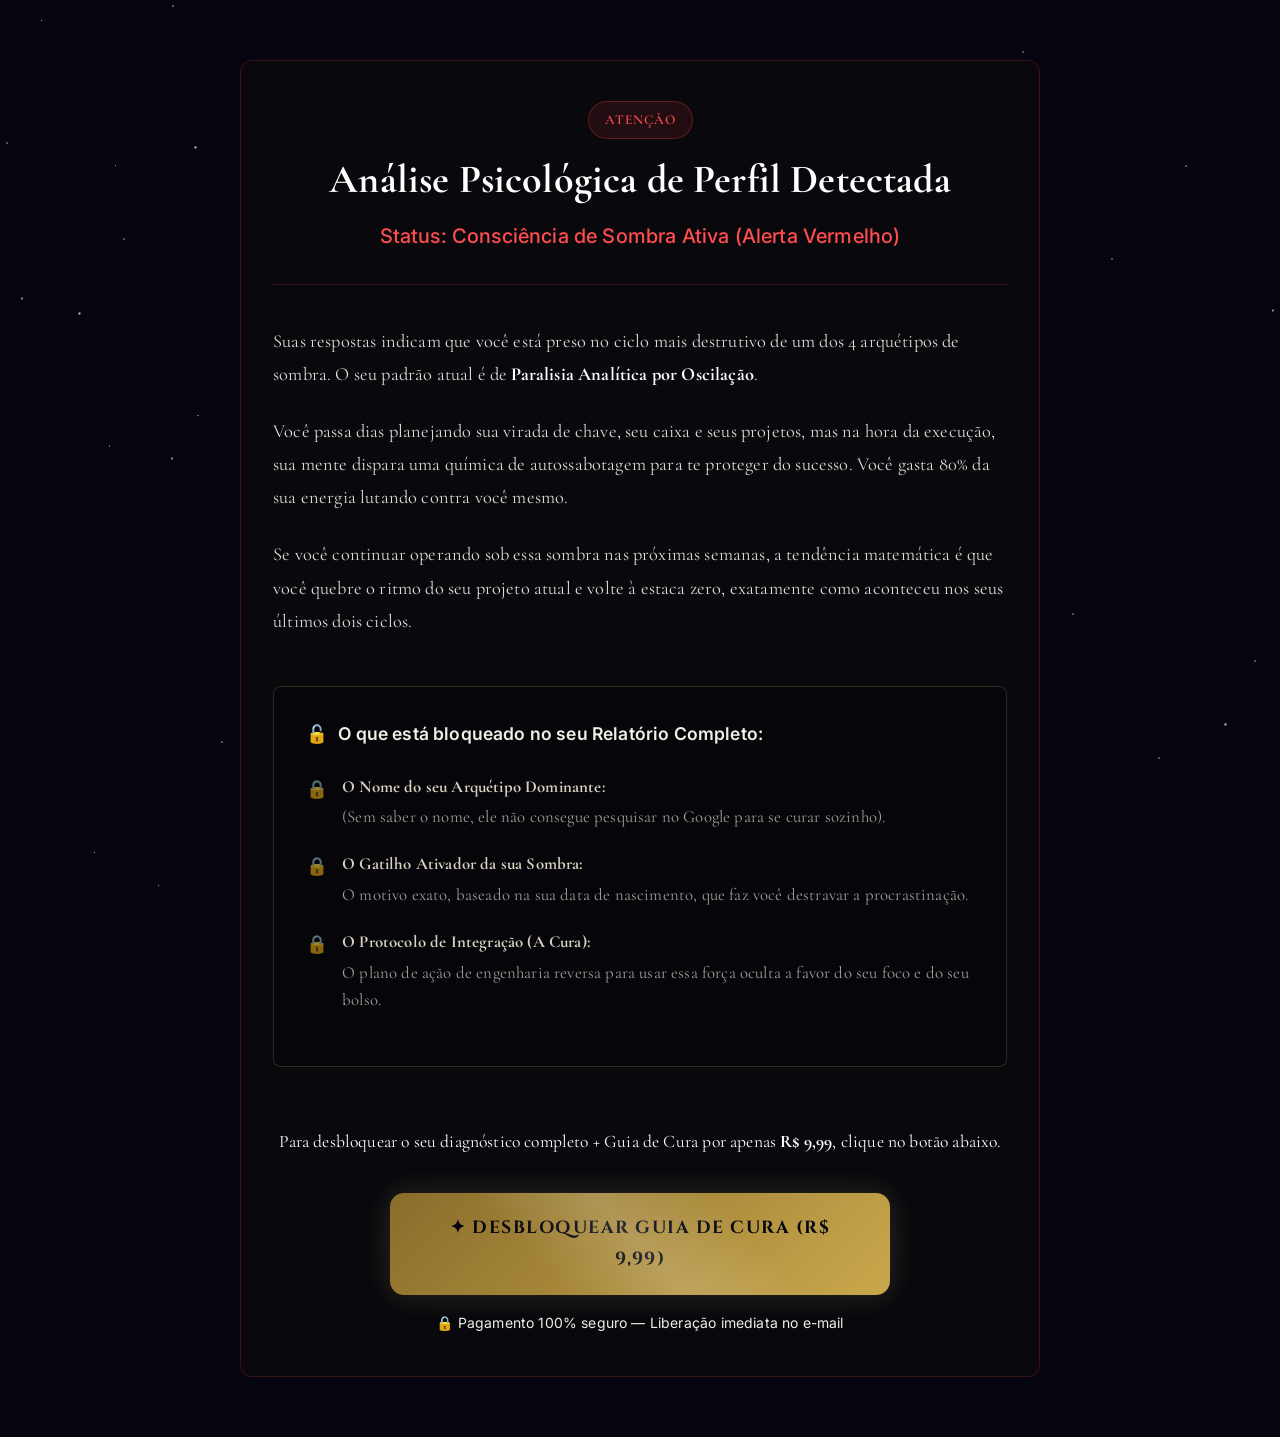
==== diagnostico.html @ e5934cda "feat: new static diagnosis page and rapid loading screen" ====
<!DOCTYPE html>
<html lang="pt-BR">
<head>
  <meta charset="UTF-8">
  <meta name="viewport" content="width=device-width, initial-scale=1.0">
  <title>Análise de Perfil — Alerta</title>
  <meta name="robots" content="noindex, nofollow">

  <!-- FONTS -->
  <link rel="preconnect" href="https://fonts.googleapis.com">
  <link rel="preconnect" href="https://fonts.gstatic.com" crossorigin>
  <link href="https://fonts.googleapis.com/css2?family=Cormorant+Garamond:ital,wght@0,300;0,400;0,500;0,600;1,400;1,500&family=Inter:wght@300;400;500;600&display=swap" rel="stylesheet">
  
  <!-- ========== META (FACEBOOK) PIXEL ========== -->
  <script>
    !function(f,b,e,v,n,t,s)
    {if(f.fbq)return;n=f.fbq=function(){n.callMethod?
    n.callMethod.apply(n,arguments):n.queue.push(arguments)};
    if(!f._fbq)f._fbq=n;n.push=n;n.loaded=!0;n.version='2.0';
    n.queue=[];t=b.createElement(e);t.async=!0;
    t.src=v;s=b.getElementsByTagName(e)[0];
    s.parentNode.insertBefore(t,s)}(window, document,'script',
    'https://connect.facebook.net/en_US/fbevents.js');
    fbq('init', '2568963630224774');
    fbq('track', 'PageView');
  </script>
  <noscript>
    <img height="1" width="1" style="display:none" src="https://www.facebook.com/tr?id=2568963630224774&ev=PageView&noscript=1"/>
  </noscript>

  <link rel="stylesheet" href="index.css">
  <style>
    .resultado-container {
      max-width: 800px;
      margin: 60px auto;
      padding: 40px 32px;
      position: relative;
      z-index: 2;
      background: rgba(10, 10, 14, 0.7);
      border: 1px solid rgba(255, 60, 60, 0.2);
      border-radius: 12px;
      backdrop-filter: blur(10px);
      -webkit-backdrop-filter: blur(10px);
    }
    
    .alert-header {
      text-align: center;
      margin-bottom: 40px;
      border-bottom: 1px solid rgba(255, 60, 60, 0.2);
      padding-bottom: 30px;
    }

    .alert-badge {
      display: inline-block;
      background: rgba(255, 60, 60, 0.1);
      color: #ff4d4d;
      border: 1px solid rgba(255, 60, 60, 0.3);
      padding: 6px 16px;
      border-radius: 20px;
      font-size: 0.85rem;
      font-weight: 600;
      letter-spacing: 1px;
      text-transform: uppercase;
      margin-bottom: 16px;
      animation: pulse-red 2s infinite;
    }

    @keyframes pulse-red {
      0% { box-shadow: 0 0 0 0 rgba(255, 60, 60, 0.4); }
      70% { box-shadow: 0 0 0 10px rgba(255, 60, 60, 0); }
      100% { box-shadow: 0 0 0 0 rgba(255, 60, 60, 0); }
    }
    
    .alert-header h1 {
      color: #fff;
      font-size: clamp(1.8rem, 4vw, 2.5rem);
      margin-bottom: 16px;
      line-height: 1.2;
    }
    
    .alert-header .status {
      color: #ff4d4d;
      font-size: 1.25rem;
      font-weight: 500;
      font-family: 'Inter', sans-serif;
    }

    .report-body {
      font-size: 1.15rem;
      line-height: 1.8;
      color: #e0dcd3;
      margin-bottom: 48px;
    }

    .report-body p {
      margin-bottom: 24px;
    }

    .report-body b, .report-body strong {
      color: #fff;
    }

    .locked-section {
      background: rgba(6, 6, 10, 0.8);
      border: 1px solid rgba(212, 185, 106, 0.2);
      border-radius: 8px;
      padding: 32px;
      position: relative;
      margin-bottom: 40px;
    }

    .locked-title {
      color: var(--color-gold);
      font-family: 'Inter', sans-serif;
      font-size: 1.1rem;
      font-weight: 600;
      margin-bottom: 24px;
      display: flex;
      align-items: center;
      gap: 10px;
    }

    .locked-list {
      list-style: none;
      padding: 0;
      margin: 0;
    }

    .locked-list li {
      position: relative;
      padding-left: 36px;
      margin-bottom: 20px;
      color: #a09d96;
      font-size: 1.05rem;
      line-height: 1.6;
    }

    .locked-list li::before {
      content: '🔒';
      position: absolute;
      left: 0;
      top: 2px;
      font-size: 1.1rem;
      opacity: 0.6;
    }

    .locked-list li strong {
      color: #d8d0c0;
      display: block;
      margin-bottom: 4px;
    }

    .cta-container {
      text-align: center;
      padding-top: 20px;
    }

    .btn-unlock {
      font-size: 1.1rem;
      padding: 20px 40px;
      box-shadow: 0 0 30px rgba(212, 185, 106, 0.2);
      animation: pulse-glow 2s infinite;
      margin-bottom: 16px;
      width: 100%;
      max-width: 500px;
    }

    .cta-texto {
      color: var(--color-text-muted);
      font-size: 0.875rem;
      font-family: 'Inter', sans-serif;
    }
  </style>
</head>
<body>

  <!-- Ambient Glow -->
  <div class="ambient-glow glow-1"></div>
  <div class="ambient-glow glow-2"></div>

  <!-- Stars -->
  <div class="stars-container" id="starsContainer"></div>

  <main class="resultado-container reveal">
    <div class="alert-header">
      <div class="alert-badge">Atenção</div>
      <h1>Análise Psicológica de Perfil Detectada</h1>
      <div class="status">Status: Consciência de Sombra Ativa (Alerta Vermelho)</div>
    </div>

    <div class="report-body">
      <p>Suas respostas indicam que você está preso no ciclo mais destrutivo de um dos 4 arquétipos de sombra. O seu padrão atual é de <strong>Paralisia Analítica por Oscilação</strong>.</p>
      
      <p>Você passa dias planejando sua virada de chave, seu caixa e seus projetos, mas na hora da execução, sua mente dispara uma química de autossabotagem para te proteger do sucesso. Você gasta 80% da sua energia lutando contra você mesmo.</p>
      
      <p>Se você continuar operando sob essa sombra nas próximas semanas, a tendência matemática é que você quebre o ritmo do seu projeto atual e volte à estaca zero, exatamente como aconteceu nos seus últimos dois ciclos.</p>
    </div>

    <div class="locked-section">
      <div class="locked-title">
        <span>🔓</span> O que está bloqueado no seu Relatório Completo:
      </div>
      <ul class="locked-list">
        <li>
          <strong>O Nome do seu Arquétipo Dominante:</strong>
          (Sem saber o nome, ele não consegue pesquisar no Google para se curar sozinho).
        </li>
        <li>
          <strong>O Gatilho Ativador da sua Sombra:</strong>
          O motivo exato, baseado na sua data de nascimento, que faz você destravar a procrastinação.
        </li>
        <li>
          <strong>O Protocolo de Integração (A Cura):</strong>
          O plano de ação de engenharia reversa para usar essa força oculta a favor do seu foco e do seu bolso.
        </li>
      </ul>
    </div>

    <div class="cta-container">
      <p style="color: #fff; margin-bottom: 24px; font-size: 1.1rem;">Para desbloquear o seu diagnóstico completo + Guia de Cura por apenas <strong>R$ 9,99</strong>, clique no botão abaixo.</p>
      
      <a href="#" id="btnUnlock" class="btn-primary btn-unlock">
        ✦ DESBLOQUEAR GUIA DE CURA (R$ 9,99)
      </a>
      <p class="cta-texto">🔒 Pagamento 100% seguro — Liberação imediata no e-mail</p>
    </div>
  </main>

  <script>
    document.addEventListener('DOMContentLoaded', () => {
      // Cria estrelas (reaproveitando lógica)
      const starsContainer = document.getElementById('starsContainer');
      for (let i = 0; i < 40; i++) {
        const star = document.createElement('div');
        star.classList.add('star');
        const size = Math.random() * 2 + 1;
        star.style.width = `${size}px`;
        star.style.height = `${size}px`;
        star.style.left = `${Math.random() * 100}%`;
        star.style.top = `${Math.random() * 100}%`;
        star.style.setProperty('--duration', `${Math.random() * 3 + 2}s`);
        star.style.setProperty('--delay', `${Math.random() * 2}s`);
        starsContainer.appendChild(star);
      }

      // Recupera parâmetros da URL
      const urlParams = new URLSearchParams(window.location.search);
      let leadId = urlParams.get('leadId');
      const b = urlParams.get('b') || '';

      // Fallback leadId caso não venha na URL
      if (!leadId) {
        leadId = b; 
      }

      const CHECKOUT_URL = 'https://ggcheckout.app/checkout/v2/0rMhrAKclsjLJgn5EfdA';
      const btnUnlock = document.getElementById('btnUnlock');
      btnUnlock.href = `${CHECKOUT_URL}?utm_content=${encodeURIComponent(leadId)}`;

      btnUnlock.addEventListener('click', (e) => {
        e.preventDefault();

        // Dispara o InitiateCheckout
        if (typeof fbq === 'function') {
          fbq('track', 'InitiateCheckout');
        }

        btnUnlock.innerHTML = '✦ REDIRECIONANDO...';
        btnUnlock.style.pointerEvents = 'none';
        btnUnlock.style.opacity = '0.7';

        // Aguarda um instante para o pixel ser disparado antes de sair da página
        setTimeout(() => {
          window.location.href = `${CHECKOUT_URL}?utm_content=${encodeURIComponent(leadId)}`;
        }, 400);
      });

      // Animação reveal
      setTimeout(() => {
        document.querySelector('.resultado-container').classList.add('visible');
      }, 100);
    });
  </script>
</body>
</html>
---- index.css ----
/* ============================================
   MYSTIC ARCHETYPES - Landing Page CSS
   Design System: Dark Cosmic / Golden Accents
   ============================================ */

/* === IMPORTS === */
@import url('https://fonts.googleapis.com/css2?family=Cinzel:wght@400;500;600;700;800;900&family=Cormorant+Garamond:ital,wght@0,300;0,400;0,500;0,600;0,700;1,300;1,400;1,500&family=Inter:wght@300;400;500;600&display=swap');

/* === CSS VARIABLES === */
:root {
  /* Colors */
  --bg-primary: #050510;
  --bg-secondary: #0a0a1a;
  --bg-tertiary: #0f0f24;
  --bg-card: rgba(15, 15, 36, 0.7);
  --bg-glass: rgba(255, 255, 255, 0.03);
  --bg-glass-hover: rgba(255, 255, 255, 0.06);
  
  --gold-primary: #c9a84c;
  --gold-light: #e8d48b;
  --gold-dark: #8a6d2b;
  --gold-glow: rgba(201, 168, 76, 0.3);
  --gold-subtle: rgba(201, 168, 76, 0.08);
  
  --text-primary: #f2efe6;
  --text-secondary: #cdc4b4;
  --text-muted: #9a9080;
  --text-accent: #c9a84c;
  
  --blue-cosmic: #1a3a6a;
  --blue-nebula: #0d2847;
  --purple-mystic: #2a1545;
  --purple-glow: rgba(100, 60, 180, 0.2);
  
  --border-subtle: rgba(201, 168, 76, 0.12);
  --border-glass: rgba(255, 255, 255, 0.06);
  
  /* Typography */
  --font-heading: 'Cinzel', serif;
  --font-body: 'Cormorant Garamond', serif;
  --font-ui: 'Inter', sans-serif;
  
  /* Spacing */
  --section-padding: clamp(60px, 10vw, 120px);
  --content-max-width: 1100px;
  --content-narrow: 800px;
  
  /* Transitions */
  --transition-smooth: all 0.4s cubic-bezier(0.25, 0.46, 0.45, 0.94);
  --transition-bounce: all 0.5s cubic-bezier(0.34, 1.56, 0.64, 1);
}

/* === RESET & BASE === */
*, *::before, *::after {
  box-sizing: border-box;
  margin: 0;
  padding: 0;
}

html {
  scroll-behavior: smooth;
  font-size: 16px;
  -webkit-text-size-adjust: 100%;
  text-size-adjust: 100%;
}

body {
  font-family: var(--font-body);
  background-color: var(--bg-primary);
  color: var(--text-primary);
  font-size: 1.05rem;
  line-height: 1.75;
  overflow-x: hidden;
  -webkit-font-smoothing: antialiased;
  -moz-osx-font-smoothing: grayscale;
  letter-spacing: 0.01em;
}

img {
  max-width: 100%;
  height: auto;
  display: block;
}

a {
  color: var(--gold-primary);
  text-decoration: none;
  transition: var(--transition-smooth);
}

a:hover {
  color: var(--gold-light);
}

/* === ANIMATED STARS BACKGROUND === */
.stars-container {
  position: fixed;
  top: 0;
  left: 0;
  width: 100%;
  height: 100%;
  pointer-events: none;
  z-index: 0;
  overflow: hidden;
}

.star {
  position: absolute;
  background: radial-gradient(circle, rgba(255,255,255,0.8), transparent);
  border-radius: 50%;
  animation: twinkle var(--duration) ease-in-out infinite;
  animation-delay: var(--delay);
}

@keyframes twinkle {
  0%, 100% { opacity: 0.1; transform: scale(0.8); }
  50% { opacity: 0.9; transform: scale(1.2); }
}

/* === FLOATING PARTICLES === */
.particle {
  position: absolute;
  width: 2px;
  height: 2px;
  background: var(--gold-primary);
  border-radius: 50%;
  animation: float-up var(--duration) linear infinite;
  animation-delay: var(--delay);
  opacity: 0;
}

@keyframes float-up {
  0% { 
    transform: translateY(100vh) scale(0); 
    opacity: 0; 
  }
  10% { opacity: 0.6; }
  90% { opacity: 0.3; }
  100% { 
    transform: translateY(-100px) scale(1); 
    opacity: 0; 
  }
}

/* === SECTION BASE === */
section {
  position: relative;
  z-index: 1;
}

.section-divider {
  width: 100%;
  height: 1px;
  background: linear-gradient(90deg, transparent, var(--gold-primary), transparent);
  opacity: 0.3;
}

/* === SCROLL ANIMATIONS === */
.reveal {
  opacity: 0;
  transform: translateY(40px);
  transition: opacity 0.8s ease-out, transform 0.8s ease-out;
}

.reveal.visible {
  opacity: 1;
  transform: translateY(0);
}

.reveal-delay-1 { transition-delay: 0.15s; }
.reveal-delay-2 { transition-delay: 0.3s; }
.reveal-delay-3 { transition-delay: 0.45s; }
.reveal-delay-4 { transition-delay: 0.6s; }

/* === REDUCED MOTION === */
@media (prefers-reduced-motion: reduce) {
  *, *::before, *::after {
    animation-duration: 0.01ms !important;
    animation-iteration-count: 1 !important;
    transition-duration: 0.01ms !important;
    scroll-behavior: auto !important;
  }
  .reveal {
    opacity: 1;
    transform: none;
  }
}

/* ============================================
   SECTION 1: HERO
   ============================================ */
.hero {
  min-height: 100vh;
  display: flex;
  align-items: center;
  justify-content: center;
  position: relative;
  overflow: hidden;
}

.hero__bg {
  position: absolute;
  top: 0;
  left: 0;
  width: 100%;
  height: 100%;
  z-index: -1;
}

.hero__bg img {
  width: 100%;
  height: 100%;
  object-fit: cover;
  filter: brightness(0.4) saturate(1.2);
}

.hero__bg::after {
  content: '';
  position: absolute;
  top: 0;
  left: 0;
  width: 100%;
  height: 100%;
  background: 
    radial-gradient(ellipse at center top, transparent 30%, var(--bg-primary) 80%),
    linear-gradient(to bottom, rgba(5, 5, 16, 0.3) 0%, rgba(5, 5, 16, 0.6) 50%, var(--bg-primary) 100%);
}

.hero__content {
  text-align: center;
  padding: 40px 24px;
  max-width: 780px;
  margin: 0 auto;
  position: relative;
  z-index: 2;
}

.hero__eyebrow {
  font-family: var(--font-ui);
  font-size: 0.75rem;
  letter-spacing: 4px;
  text-transform: uppercase;
  color: var(--gold-primary);
  margin-bottom: 24px;
  opacity: 0.8;
  animation: fadeInDown 1s ease-out 0.3s both;
}

.hero__title {
  font-family: var(--font-heading);
  font-size: clamp(2rem, 5vw, 3.5rem);
  font-weight: 700;
  line-height: 1.2;
  color: var(--text-primary);
  margin-bottom: 28px;
  animation: fadeInUp 1s ease-out 0.5s both;
}

.hero__title em {
  font-style: italic;
  color: var(--gold-primary);
  text-shadow: 0 0 40px var(--gold-glow);
}

.hero__subtitle {
  font-family: var(--font-body);
  font-size: clamp(1.1rem, 2.2vw, 1.3rem);
  color: var(--text-secondary);
  line-height: 1.85;
  margin-bottom: 20px;
  max-width: 640px;
  margin-left: auto;
  margin-right: auto;
  animation: fadeInUp 1s ease-out 0.7s both;
}

.hero__subtitle strong {
  color: var(--gold-light);
  font-weight: 600;
}

.offer__text strong {
  color: var(--gold-light);
  font-weight: 600;
}

.hero__cta-text {
  font-family: var(--font-heading);
  font-size: clamp(1.05rem, 2vw, 1.2rem);
  color: var(--gold-light);
  margin-bottom: 36px;
  font-weight: 600;
  line-height: 1.6;
  animation: fadeInUp 1s ease-out 0.9s both;
}

/* === FORM === */
.hero__form {
  background: rgba(10, 10, 30, 0.75);
  backdrop-filter: blur(20px);
  -webkit-backdrop-filter: blur(20px);
  border: 1px solid var(--border-subtle);
  border-radius: 20px;
  padding: 40px 36px;
  max-width: 460px;
  margin: 0 auto;
  animation: fadeInUp 1s ease-out 1.1s both;
  box-shadow: 
    0 20px 60px rgba(0, 0, 0, 0.5),
    inset 0 1px 0 rgba(255, 255, 255, 0.05);
}

.form__group {
  margin-bottom: 20px;
  text-align: left;
}

.form__label {
  display: block;
  font-family: var(--font-ui);
  font-size: 0.8rem;
  font-weight: 500;
  color: var(--text-secondary);
  margin-bottom: 10px;
  letter-spacing: 0.5px;
  text-transform: uppercase;
}

.form__input {
  width: 100%;
  padding: 16px 18px;
  min-height: 52px;
  background: rgba(255, 255, 255, 0.05);
  border: 1px solid rgba(255, 255, 255, 0.1);
  border-radius: 12px;
  color: var(--text-primary);
  font-family: var(--font-ui);
  font-size: 1rem;
  transition: var(--transition-smooth);
  outline: none;
}

.form__input::placeholder {
  color: var(--text-muted);
  font-size: 0.9rem;
}

.form__input:focus {
  border-color: var(--gold-primary);
  background: rgba(201, 168, 76, 0.06);
  box-shadow: 0 0 0 3px rgba(201, 168, 76, 0.15), 0 0 20px rgba(201, 168, 76, 0.1);
}

.form__input:focus-visible {
  outline: 2px solid var(--gold-primary);
  outline-offset: 2px;
}

/* === CTA BUTTON === */
.btn-primary {
  display: inline-flex;
  align-items: center;
  justify-content: center;
  gap: 10px;
  width: 100%;
  padding: 18px 32px;
  min-height: 56px;
  background: linear-gradient(135deg, var(--gold-dark), var(--gold-primary), var(--gold-light));
  background-size: 200% 200%;
  border: none;
  border-radius: 14px;
  color: var(--bg-primary);
  font-family: var(--font-heading);
  font-size: 0.9rem;
  font-weight: 700;
  letter-spacing: 1.5px;
  text-transform: uppercase;
  cursor: pointer;
  transition: var(--transition-smooth);
  position: relative;
  overflow: hidden;
  box-shadow: 0 4px 20px var(--gold-glow);
  animation: shimmer 3s ease-in-out infinite;
  margin-top: 12px;
  -webkit-tap-highlight-color: transparent;
}

.btn-primary:hover {
  transform: translateY(-2px);
  box-shadow: 0 8px 40px var(--gold-glow);
  background-position: right center;
}

.btn-primary:active {
  transform: translateY(1px) scale(0.98);
}

.btn-primary:focus-visible {
  outline: 2px solid var(--gold-light);
  outline-offset: 3px;
}

.btn-primary::after {
  content: '';
  position: absolute;
  top: -50%;
  left: -50%;
  width: 200%;
  height: 200%;
  background: linear-gradient(45deg, transparent 40%, rgba(255,255,255,0.15) 50%, transparent 60%);
  animation: btn-shine 4s ease-in-out infinite;
}

@keyframes btn-shine {
  0%, 100% { transform: translateX(-100%) rotate(25deg); }
  50% { transform: translateX(100%) rotate(25deg); }
}

@keyframes shimmer {
  0%, 100% { background-position: 0% 50%; }
  50% { background-position: 100% 50%; }
}

/* ============================================
   SECTION 2: SYNCHRONICITY
   ============================================ */
.synchronicity {
  padding: var(--section-padding) 24px;
  position: relative;
  overflow: hidden;
}

.synchronicity__bg {
  position: absolute;
  top: 0;
  left: 0;
  width: 100%;
  height: 100%;
  z-index: -1;
}

.synchronicity__bg img {
  width: 100%;
  height: 100%;
  object-fit: cover;
  filter: brightness(0.2) saturate(1.4);
  opacity: 0.5;
}

.synchronicity__bg::after {
  content: '';
  position: absolute;
  top: 0;
  left: 0;
  width: 100%;
  height: 100%;
  background: 
    linear-gradient(to bottom, var(--bg-primary), transparent 20%, transparent 80%, var(--bg-primary));
}

.synchronicity__content {
  max-width: var(--content-narrow);
  margin: 0 auto;
  position: relative;
  z-index: 2;
}

.section-title {
  font-family: var(--font-heading);
  font-size: clamp(1.8rem, 4vw, 2.8rem);
  font-weight: 700;
  text-align: center;
  margin-bottom: 48px;
  line-height: 1.3;
}

.section-title .accent {
  color: var(--gold-primary);
  font-style: italic;
  text-shadow: 0 0 30px var(--gold-glow);
}

.synchronicity__text {
  font-size: clamp(1.1rem, 2.2vw, 1.3rem);
  color: var(--text-secondary);
  line-height: 1.95;
  text-align: center;
}

.synchronicity__text p {
  margin-bottom: 28px;
}

.synchronicity__text strong {
  color: var(--gold-light);
  font-weight: 600;
}

.synchronicity__text em {
  color: var(--text-primary);
  font-style: italic;
}

/* === HOURS ANIMATION === */
.hours-display {
  display: flex;
  justify-content: center;
  gap: 24px;
  margin: 40px 0;
  flex-wrap: wrap;
}

.hour-badge {
  font-family: var(--font-heading);
  font-size: 1.2rem;
  color: var(--gold-primary);
  background: var(--gold-subtle);
  border: 1px solid var(--border-subtle);
  padding: 12px 26px;
  border-radius: 50px;
  animation: pulse-glow 2s ease-in-out infinite;
  text-shadow: 0 0 10px var(--gold-glow);
  min-height: 48px;
  display: inline-flex;
  align-items: center;
  justify-content: center;
}

.hour-badge:nth-child(2) { animation-delay: 0.3s; }
.hour-badge:nth-child(3) { animation-delay: 0.6s; }

@keyframes pulse-glow {
  0%, 100% { 
    box-shadow: 0 0 10px transparent; 
    border-color: var(--border-subtle);
  }
  50% { 
    box-shadow: 0 0 25px var(--gold-glow); 
    border-color: var(--gold-primary);
  }
}

/* ============================================
   SECTION 3: 4 PILLARS
   ============================================ */
.pillars {
  padding: var(--section-padding) 24px;
  background: var(--bg-secondary);
  position: relative;
}

.pillars::before {
  content: '';
  position: absolute;
  top: 0;
  left: 50%;
  transform: translateX(-50%);
  width: 600px;
  height: 600px;
  background: radial-gradient(circle, var(--purple-glow) 0%, transparent 70%);
  pointer-events: none;
}

.pillars__content {
  max-width: var(--content-max-width);
  margin: 0 auto;
  position: relative;
  z-index: 2;
}

.pillars__image {
  max-width: 500px;
  margin: 0 auto 60px;
  border-radius: 20px;
  overflow: hidden;
  border: 1px solid var(--border-subtle);
  box-shadow: 0 20px 60px rgba(0, 0, 0, 0.5);
}

.pillars__image img {
  width: 100%;
  transition: transform 0.6s ease;
}

.pillars__image:hover img {
  transform: scale(1.03);
}

.pillars__grid {
  display: grid;
  grid-template-columns: repeat(2, 1fr);
  gap: 28px;
  max-width: 900px;
  margin: 0 auto;
}

.pillar-card {
  background: rgba(255, 255, 255, 0.04);
  backdrop-filter: blur(10px);
  border: 1px solid rgba(255, 255, 255, 0.08);
  border-radius: 20px;
  padding: 36px 30px;
  transition: var(--transition-smooth);
  position: relative;
  overflow: hidden;
  cursor: default;
}

.pillar-card::before {
  content: '';
  position: absolute;
  top: 0;
  left: 0;
  width: 100%;
  height: 3px;
  background: linear-gradient(90deg, transparent, var(--gold-primary), transparent);
  opacity: 0;
  transition: opacity 0.4s ease;
}

.pillar-card:hover {
  background: var(--bg-glass-hover);
  border-color: var(--border-subtle);
  transform: translateY(-4px);
  box-shadow: 0 16px 40px rgba(0, 0, 0, 0.3);
}

.pillar-card:hover::before {
  opacity: 1;
}

.pillar-card__icon {
  width: 48px;
  height: 48px;
  margin-bottom: 20px;
  display: flex;
  align-items: center;
  justify-content: center;
  border-radius: 12px;
  background: var(--gold-subtle);
  border: 1px solid var(--border-subtle);
}

.pillar-card__icon svg {
  width: 24px;
  height: 24px;
  stroke: var(--gold-primary);
  fill: none;
  stroke-width: 1.5;
  stroke-linecap: round;
  stroke-linejoin: round;
}

.pillar-card__title {
  font-family: var(--font-heading);
  font-size: 1.15rem;
  font-weight: 700;
  color: var(--gold-light);
  margin-bottom: 14px;
  letter-spacing: 0.5px;
  line-height: 1.4;
}

.pillar-card__text {
  font-size: 1.08rem;
  color: var(--text-secondary);
  line-height: 1.85;
}

/* ============================================
   SECTION 4: AUTHORITY
   ============================================ */
.authority {
  padding: var(--section-padding) 24px;
  position: relative;
  overflow: hidden;
}

.authority__layout {
  display: grid;
  grid-template-columns: 1fr 1fr;
  gap: 60px;
  max-width: var(--content-max-width);
  margin: 0 auto;
  align-items: center;
}

.authority__image-wrapper {
  border-radius: 20px;
  overflow: hidden;
  border: 1px solid var(--border-subtle);
  box-shadow: 0 20px 60px rgba(0, 0, 0, 0.4);
  position: relative;
}

.authority__image-wrapper::after {
  content: '';
  position: absolute;
  top: 0;
  left: 0;
  width: 100%;
  height: 100%;
  background: linear-gradient(to top, rgba(5, 5, 16, 0.5), transparent 50%);
  pointer-events: none;
}

.authority__image-wrapper img {
  width: 100%;
  height: 100%;
  object-fit: cover;
  transition: transform 0.6s ease;
}

.authority__image-wrapper:hover img {
  transform: scale(1.03);
}

.authority__text-content h2 {
  font-family: var(--font-heading);
  font-size: clamp(1.6rem, 3.5vw, 2.4rem);
  margin-bottom: 32px;
  line-height: 1.3;
}

.authority__text-content p {
  font-size: clamp(1.08rem, 2vw, 1.2rem);
  color: var(--text-secondary);
  line-height: 1.9;
  margin-bottom: 24px;
}

.authority__text-content strong {
  color: var(--gold-light);
  font-weight: 600;
}

.authority__highlight {
  background: rgba(201, 168, 76, 0.06);
  border-left: 3px solid var(--gold-primary);
  padding: 22px 26px;
  border-radius: 0 12px 12px 0;
  margin-top: 20px;
}

.authority__highlight p {
  color: var(--text-primary) !important;
  font-style: italic;
  font-size: 1.1rem !important;
  margin-bottom: 0 !important;
}

/* ============================================
   SECTION 5: OFFER
   ============================================ */
.offer {
  padding: var(--section-padding) 24px;
  position: relative;
  overflow: hidden;
  background: var(--bg-secondary);
}

.offer__bg {
  position: absolute;
  top: 0;
  left: 0;
  width: 100%;
  height: 100%;
  z-index: 0;
}

.offer__bg img {
  width: 100%;
  height: 100%;
  object-fit: cover;
  filter: brightness(0.15) saturate(1.5);
  opacity: 0.6;
}

.offer__bg::after {
  content: '';
  position: absolute;
  top: 0;
  left: 0;
  width: 100%;
  height: 100%;
  background: 
    radial-gradient(ellipse at center, transparent 20%, var(--bg-secondary) 80%);
}

.offer__content {
  max-width: 680px;
  margin: 0 auto;
  text-align: center;
  position: relative;
  z-index: 2;
}

.offer__card {
  background: rgba(10, 10, 30, 0.8);
  backdrop-filter: blur(20px);
  -webkit-backdrop-filter: blur(20px);
  border: 1px solid var(--border-subtle);
  border-radius: 24px;
  padding: 56px 44px;
  box-shadow: 
    0 30px 80px rgba(0, 0, 0, 0.5),
    inset 0 1px 0 rgba(255, 255, 255, 0.05);
}

.offer__title {
  font-family: var(--font-heading);
  font-size: clamp(1.6rem, 3.5vw, 2.4rem);
  margin-bottom: 32px;
  line-height: 1.3;
}

.offer__text {
  font-size: clamp(1.08rem, 2vw, 1.2rem);
  color: var(--text-secondary);
  line-height: 1.9;
  margin-bottom: 24px;
}

.offer__price-from {
  font-family: var(--font-ui);
  font-size: 0.95rem;
  color: var(--text-muted);
  text-decoration: line-through;
  margin-bottom: 10px;
}

.offer__price {
  font-family: var(--font-heading);
  font-size: clamp(3rem, 6vw, 4.5rem);
  color: var(--gold-primary);
  font-weight: 900;
  margin-bottom: 12px;
  text-shadow: 0 0 40px var(--gold-glow);
  letter-spacing: 2px;
}

.offer__price-note {
  font-size: 1.05rem;
  color: var(--text-secondary);
  font-style: italic;
  margin-bottom: 36px;
  line-height: 1.8;
}

.btn-primary--large {
  padding: 22px 40px;
  min-height: 62px;
  font-size: 0.95rem;
  letter-spacing: 2px;
  border-radius: 16px;
  text-decoration: none;
  color: var(--bg-primary);
}

.offer__security {
  margin-top: 20px;
  font-family: var(--font-ui);
  font-size: 0.82rem;
  color: var(--text-muted);
  display: flex;
  align-items: center;
  justify-content: center;
  gap: 6px;
  letter-spacing: 0.3px;
}

/* ============================================
   SECTION 6: FAQ
   ============================================ */
.faq {
  padding: var(--section-padding) 24px;
  padding-bottom: 80px;
}

.faq__content {
  max-width: var(--content-narrow);
  margin: 0 auto;
}

.faq__list {
  list-style: none;
  display: flex;
  flex-direction: column;
  gap: 16px;
}

.faq__item {
  background: var(--bg-glass);
  border: 1px solid var(--border-glass);
  border-radius: 16px;
  overflow: hidden;
  transition: var(--transition-smooth);
}

.faq__item:hover {
  border-color: var(--border-subtle);
}

.faq__question {
  width: 100%;
  padding: 24px 28px;
  min-height: 56px;
  background: none;
  border: none;
  color: var(--text-primary);
  font-family: var(--font-heading);
  font-size: 1.05rem;
  font-weight: 600;
  text-align: left;
  cursor: pointer;
  display: flex;
  justify-content: space-between;
  align-items: center;
  gap: 16px;
  transition: color 0.25s ease, background 0.25s ease;
  -webkit-tap-highlight-color: transparent;
}

.faq__question:hover {
  color: var(--gold-light);
  background: rgba(255, 255, 255, 0.02);
}

.faq__question:focus-visible {
  outline: 2px solid var(--gold-primary);
  outline-offset: -2px;
  border-radius: 16px;
}

.faq__icon {
  font-size: 1.4rem;
  color: var(--gold-primary);
  transition: transform 0.3s ease;
  flex-shrink: 0;
}

.faq__item.active .faq__icon {
  transform: rotate(45deg);
}

.faq__answer {
  max-height: 0;
  overflow: hidden;
  transition: max-height 0.4s ease, padding 0.4s ease;
}

.faq__item.active .faq__answer {
  max-height: 300px;
}

.faq__answer-inner {
  padding: 0 28px 28px;
  font-size: 1.08rem;
  color: var(--text-secondary);
  line-height: 1.85;
}

/* ============================================
   FOOTER
   ============================================ */
.footer {
  text-align: center;
  padding: 44px 24px;
  border-top: 1px solid var(--border-glass);
  font-family: var(--font-ui);
  font-size: 0.82rem;
  color: var(--text-muted);
  letter-spacing: 0.3px;
}

/* ============================================
   ANIMATIONS
   ============================================ */
@keyframes fadeInUp {
  from {
    opacity: 0;
    transform: translateY(30px);
  }
  to {
    opacity: 1;
    transform: translateY(0);
  }
}

@keyframes fadeInDown {
  from {
    opacity: 0;
    transform: translateY(-20px);
  }
  to {
    opacity: 1;
    transform: translateY(0);
  }
}

@keyframes fadeIn {
  from { opacity: 0; }
  to { opacity: 1; }
}

@keyframes float-gentle {
  0%, 100% { transform: translateY(0); }
  50% { transform: translateY(-10px); }
}

/* ============================================
   RESPONSIVE
   ============================================ */

/* Tablet */
@media (max-width: 900px) {
  .pillars__grid {
    grid-template-columns: 1fr;
    gap: 20px;
    max-width: 520px;
  }
  
  .authority__layout {
    grid-template-columns: 1fr;
    gap: 40px;
  }
  
  .authority__image-wrapper {
    max-width: 400px;
    margin: 0 auto;
  }
  
  .authority__text-content .section-title {
    text-align: center !important;
  }

  .section-title {
    margin-bottom: 36px;
  }
}

/* Large mobile */
@media (max-width: 640px) {
  .hero__content {
    padding: 32px 18px;
  }
  
  .hero__form {
    padding: 28px 22px;
    margin: 0 6px;
    border-radius: 16px;
  }
  
  .hero__eyebrow {
    font-size: 0.7rem;
    letter-spacing: 3px;
    margin-bottom: 18px;
  }
  
  .hero__title {
    margin-bottom: 22px;
  }
  
  .hero__subtitle {
    font-size: 1.05rem;
    line-height: 1.8;
  }
  
  .offer__card {
    padding: 36px 22px;
    border-radius: 20px;
  }
  
  .hours-display {
    gap: 12px;
  }
  
  .hour-badge {
    font-size: 1rem;
    padding: 10px 18px;
    min-height: 44px;
  }
  
  .pillar-card {
    padding: 28px 22px;
  }
  
  .faq__question {
    padding: 20px 22px;
    font-size: 0.98rem;
  }
  
  .faq__answer-inner {
    padding: 0 22px 22px;
  }
  
  .section-title {
    font-size: clamp(1.5rem, 6vw, 2rem);
    margin-bottom: 32px;
  }
  
  .btn-primary {
    font-size: 0.82rem;
    letter-spacing: 1px;
    padding: 16px 24px;
    min-height: 52px;
  }
  
  .btn-primary--large {
    font-size: 0.85rem;
    padding: 18px 24px;
    min-height: 56px;
  }

  .offer__price {
    font-size: clamp(2.4rem, 10vw, 3.5rem);
  }

  .authority__highlight {
    padding: 18px 20px;
  }
}

/* Small mobile (iPhone SE, etc.) */
@media (max-width: 375px) {
  .hero__content {
    padding: 24px 14px;
  }
  
  .hero__form {
    padding: 24px 18px;
    margin: 0 2px;
  }
  
  .form__input {
    padding: 14px 16px;
    min-height: 48px;
    font-size: 0.95rem;
  }
  
  .btn-primary {
    font-size: 0.78rem;
    padding: 14px 18px;
    min-height: 48px;
    letter-spacing: 0.8px;
  }
  
  .offer__card {
    padding: 28px 18px;
  }
  
  .pillar-card {
    padding: 24px 18px;
  }
  
  .hour-badge {
    font-size: 0.9rem;
    padding: 8px 14px;
  }

  .synchronicity__text,
  .authority__text-content p,
  .offer__text {
    font-size: 1.02rem;
  }
}

/* Desktop large */
@media (min-width: 1440px) {
  .hero__content {
    max-width: 860px;
  }
  
  .pillars__grid {
    max-width: 1000px;
    gap: 32px;
  }
  
  .authority__layout {
    gap: 80px;
  }
}

/* === SCROLLBAR === */
::-webkit-scrollbar {
  width: 6px;
}

::-webkit-scrollbar-track {
  background: var(--bg-primary);
}

::-webkit-scrollbar-thumb {
  background: var(--gold-dark);
  border-radius: 3px;
}

::-webkit-scrollbar-thumb:hover {
  background: var(--gold-primary);
}

/* === SELECTION === */
::selection {
  background: rgba(201, 168, 76, 0.3);
  color: var(--text-primary);
}

::-moz-selection {
  background: rgba(201, 168, 76, 0.3);
  color: var(--text-primary);
}

/* === POPUP === */
.popup-overlay {
  position: fixed;
  top: 0;
  left: 0;
  width: 100%;
  height: 100%;
  background: rgba(5, 5, 16, 0.85);
  backdrop-filter: blur(8px);
  -webkit-backdrop-filter: blur(8px);
  z-index: 9999;
  display: flex;
  align-items: center;
  justify-content: center;
  opacity: 0;
  pointer-events: none;
  transition: opacity 0.4s ease;
}

.popup-overlay.visible {
  opacity: 1;
  pointer-events: auto;
}

.popup-content {
  background: var(--bg-secondary);
  border: 1px solid var(--border-subtle);
  border-top: 4px solid var(--gold-primary);
  border-radius: 16px;
  padding: 0;
  max-width: 500px;
  width: 92%;
  text-align: left;
  box-shadow: 0 30px 80px rgba(0, 0, 0, 0.8), inset 0 1px 0 rgba(255, 255, 255, 0.05);
  transform: translateY(20px) scale(0.95);
  transition: transform 0.4s cubic-bezier(0.34, 1.56, 0.64, 1);
  overflow: hidden;
}

.popup-overlay.visible .popup-content {
  transform: translateY(0) scale(1);
}

.popup-header {
  padding: 32px 32px 20px;
  text-align: center;
  background: radial-gradient(ellipse at top, rgba(201, 168, 76, 0.1), transparent 70%);
}

.popup-icon-pulse {
  width: 56px;
  height: 56px;
  background: rgba(201, 168, 76, 0.1);
  border: 1px solid var(--gold-primary);
  border-radius: 50%;
  display: flex;
  align-items: center;
  justify-content: center;
  margin: 0 auto 20px;
  color: var(--gold-primary);
  box-shadow: 0 0 20px var(--gold-glow);
  animation: pulse-glow 2s infinite;
}

.popup-icon-pulse svg {
  width: 28px;
  height: 28px;
}

.popup-title {
  font-family: var(--font-heading);
  font-size: 1.5rem;
  color: var(--gold-light);
  margin: 0;
  line-height: 1.3;
}

.popup-alert {
  margin: 0 32px 24px;
  padding: 16px 20px;
  background: rgba(220, 53, 69, 0.1);
  border-left: 3px solid #dc3545;
  border-radius: 0 8px 8px 0;
  font-size: 1.05rem;
  color: var(--text-secondary);
  line-height: 1.5;
}

.popup-alert strong {
  color: #ff6b6b;
}

.popup-alert .highlight-red {
  color: #ff6b6b;
  font-weight: 600;
}

.popup-benefits {
  padding: 0 32px;
  margin-bottom: 24px;
}

.popup-benefits p {
  color: var(--text-primary);
  font-size: 1.1rem;
  margin-bottom: 12px;
  font-weight: 500;
}

.popup-benefits ul {
  list-style: none;
  padding: 0;
  margin: 0;
}

.popup-benefits li {
  position: relative;
  padding-left: 28px;
  margin-bottom: 10px;
  color: var(--text-secondary);
  font-size: 1.05rem;
  line-height: 1.5;
}

.popup-benefits li::before {
  content: '✦';
  position: absolute;
  left: 0;
  top: 0;
  color: var(--gold-primary);
  font-size: 0.9rem;
}

.popup-offer {
  padding: 24px 32px;
  background: rgba(255, 255, 255, 0.02);
  border-top: 1px solid var(--border-glass);
  text-align: center;
}

.popup-offer-text {
  font-size: 1.05rem;
  color: var(--text-secondary);
  margin-bottom: 16px;
}

.popup-price-box {
  display: inline-flex;
  flex-direction: column;
  align-items: center;
  justify-content: center;
  background: linear-gradient(135deg, rgba(201, 168, 76, 0.15), rgba(201, 168, 76, 0.05));
  border: 1px solid var(--gold-primary);
  padding: 16px 32px;
  border-radius: 12px;
  box-shadow: 0 10px 30px var(--gold-glow);
  margin-bottom: 24px;
}

.popup-price-label {
  font-family: var(--font-ui);
  font-size: 0.8rem;
  text-transform: uppercase;
  letter-spacing: 1.5px;
  color: var(--gold-light);
  margin-bottom: 4px;
}

.popup-price-value {
  font-family: var(--font-heading);
  font-size: 2.8rem;
  font-weight: 800;
  color: var(--text-primary);
  line-height: 1;
  text-shadow: 0 0 20px var(--gold-glow);
}

.popup-content .btn-primary {
  margin: 0 32px;
  width: calc(100% - 64px);
  padding: 20px;
  font-size: 0.95rem;
  border-radius: 12px;
}

.popup-security {
  text-align: center;
  margin: 16px 0 24px;
  font-family: var(--font-ui);
  font-size: 0.8rem;
  color: var(--text-muted);
}

/* ========== LOADING SCREEN ========== */
.loading-screen {
  position: fixed;
  top: 0;
  left: 0;
  width: 100vw;
  height: 100vh;
  background: rgba(6, 6, 10, 0.95);
  backdrop-filter: blur(10px);
  -webkit-backdrop-filter: blur(10px);
  z-index: 9999;
  display: flex;
  justify-content: center;
  align-items: center;
  opacity: 0;
  visibility: hidden;
  transition: opacity 0.5s ease, visibility 0.5s ease;
}

.loading-screen.visible {
  opacity: 1;
  visibility: visible;
}

.loading-content {
  text-align: center;
  max-width: 400px;
  padding: 20px;
}

.spinner-mystic {
  width: 60px;
  height: 60px;
  margin: 0 auto 30px;
  border: 2px solid rgba(212, 185, 106, 0.2);
  border-top-color: var(--color-gold);
  border-radius: 50%;
  animation: spin 1.5s linear infinite;
  position: relative;
}

.spinner-mystic::before {
  content: '?';
  position: absolute;
  top: 50%;
  left: 50%;
  transform: translate(-50%, -50%);
  color: var(--color-gold);
  font-size: 20px;
  animation: pulse-glow 2s infinite;
}

@keyframes spin {
  to { transform: rotate(360deg); }
}

.loading-text {
  font-family: 'Cormorant Garamond', serif;
  font-size: 1.5rem;
  color: var(--color-gold);
  margin-bottom: 20px;
  min-height: 40px;
  animation: pulse-glow 2s infinite;
}

.loading-progress {
  width: 100%;
  height: 4px;
  background: rgba(212, 185, 106, 0.1);
  border-radius: 2px;
  overflow: hidden;
  position: relative;
}

.loading-progress-bar {
  position: absolute;
  top: 0;
  left: 0;
  height: 100%;
  width: 0%;
  background: var(--color-gold);
  transition: width 0.5s ease;
}
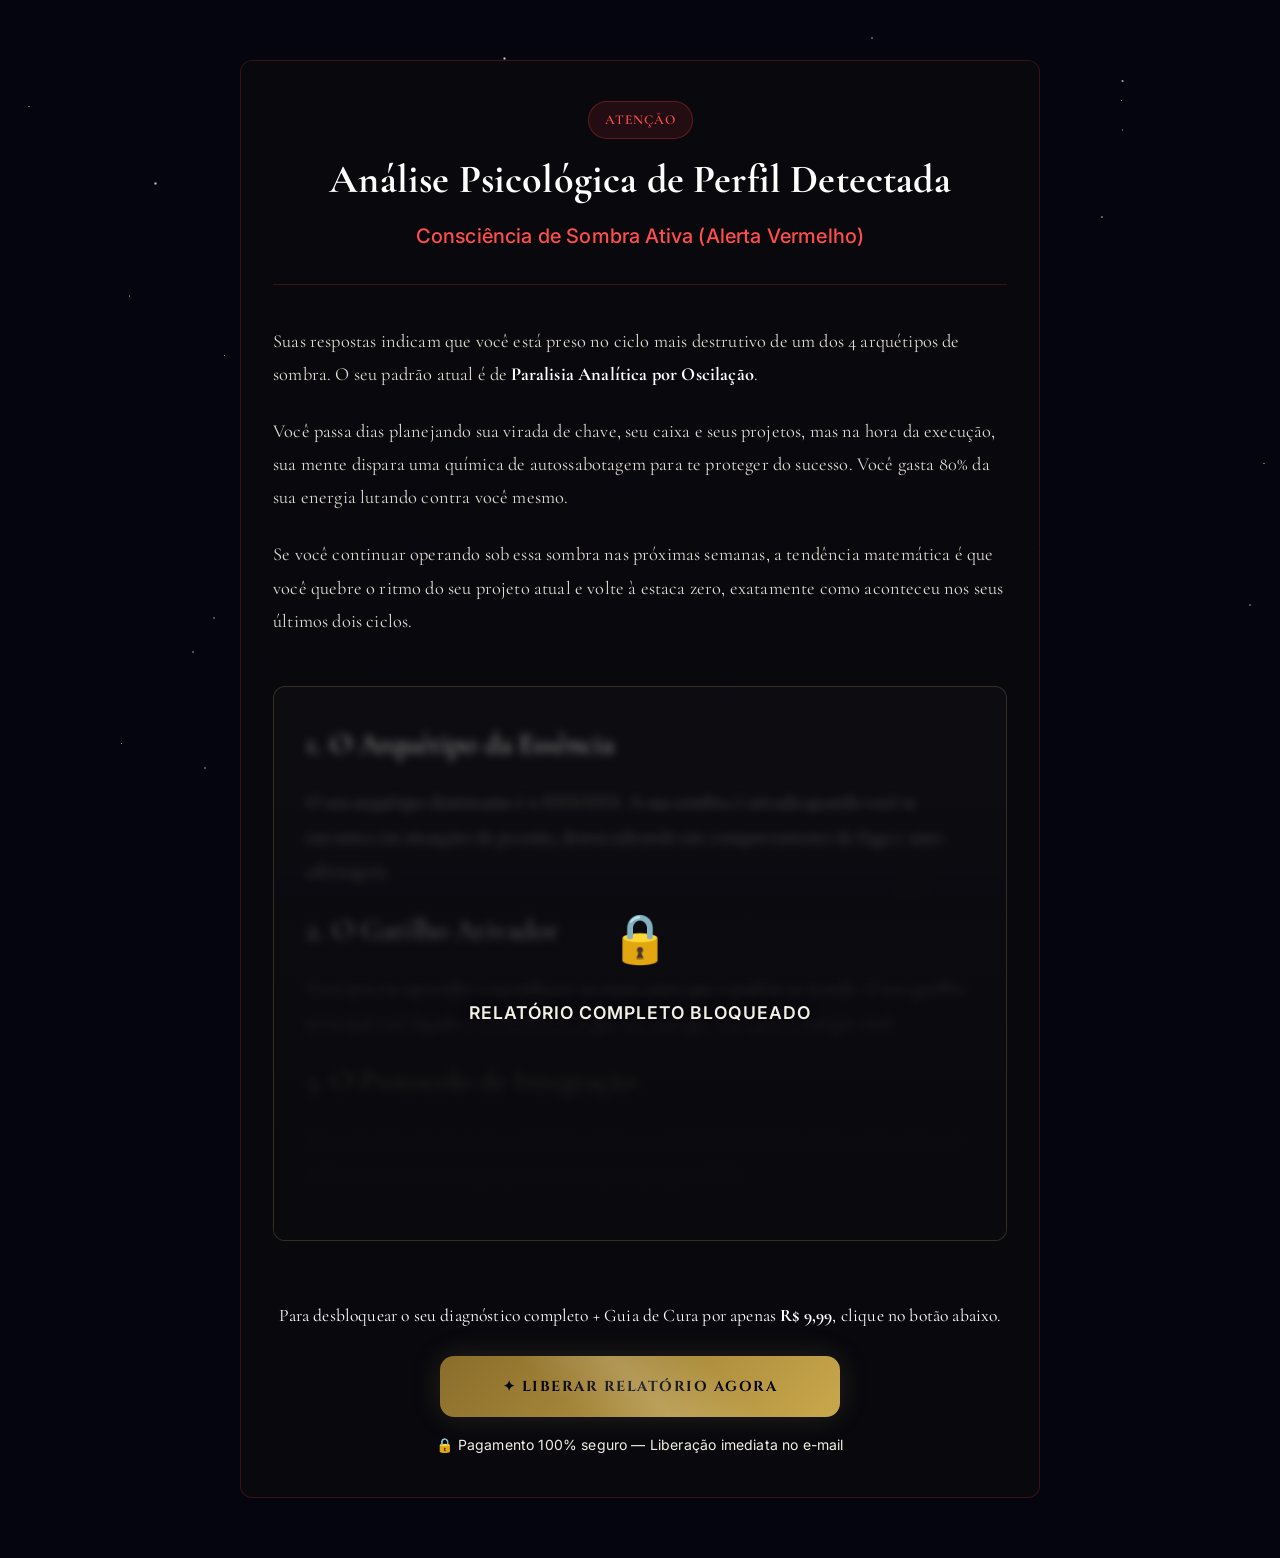
==== commit f892d9dc: "style: refine loading spinner, blurred lock section, and CTA button" ====
--- a/diagnostico.html
+++ b/diagnostico.html
@@ -100,69 +100,83 @@
       color: #fff;
     }
 
-    .locked-section {
-      background: rgba(6, 6, 10, 0.8);
+    .report-mock {
+      background: rgba(255, 255, 255, 0.02);
       border: 1px solid rgba(212, 185, 106, 0.2);
-      border-radius: 8px;
+      border-radius: 12px;
       padding: 32px;
+      margin-bottom: 40px;
       position: relative;
-      margin-bottom: 40px;
-    }
-
-    .locked-title {
+      overflow: hidden;
+      font-family: 'Cormorant Garamond', serif;
+    }
+
+    .report-mock::after {
+      content: '';
+      position: absolute;
+      top: 0;
+      left: 0;
+      width: 100%;
+      height: 100%;
+      background: linear-gradient(to bottom, transparent 10%, rgba(10, 10, 14, 0.95) 80%);
+      pointer-events: none;
+      z-index: 2;
+    }
+
+    .report-mock-title {
       color: var(--color-gold);
+      font-size: 1.8rem;
+      margin-bottom: 16px;
+      filter: blur(4px);
+      opacity: 0.8;
+    }
+
+    .report-mock-text {
+      color: #a09d96;
+      font-size: 1.2rem;
+      line-height: 1.8;
+      margin-bottom: 16px;
+      filter: blur(5px);
+      opacity: 0.7;
+    }
+
+    .report-mock-lock {
+      position: absolute;
+      top: 50%;
+      left: 50%;
+      transform: translate(-50%, -50%);
+      z-index: 3;
+      text-align: center;
+      color: var(--color-gold);
+    }
+
+    .report-mock-lock-icon {
+      font-size: 3rem;
+      margin-bottom: 16px;
+      animation: pulse-glow 2s infinite;
+    }
+
+    .report-mock-lock-text {
       font-family: 'Inter', sans-serif;
+      font-weight: 600;
       font-size: 1.1rem;
-      font-weight: 600;
-      margin-bottom: 24px;
-      display: flex;
-      align-items: center;
-      gap: 10px;
-    }
-
-    .locked-list {
-      list-style: none;
-      padding: 0;
-      margin: 0;
-    }
-
-    .locked-list li {
-      position: relative;
-      padding-left: 36px;
-      margin-bottom: 20px;
-      color: #a09d96;
-      font-size: 1.05rem;
-      line-height: 1.6;
-    }
-
-    .locked-list li::before {
-      content: '🔒';
-      position: absolute;
-      left: 0;
-      top: 2px;
-      font-size: 1.1rem;
-      opacity: 0.6;
-    }
-
-    .locked-list li strong {
-      color: #d8d0c0;
-      display: block;
-      margin-bottom: 4px;
+      letter-spacing: 1px;
+      text-transform: uppercase;
+      text-shadow: 0 0 10px rgba(0,0,0,0.8);
     }
 
     .cta-container {
       text-align: center;
       padding-top: 20px;
-    }
-
-    .btn-unlock {
-      font-size: 1.1rem;
-      padding: 20px 40px;
-      box-shadow: 0 0 30px rgba(212, 185, 106, 0.2);
+      position: relative;
+      z-index: 5;
+    }
+
+    .btn-unlock-custom {
+      max-width: 400px;
+      margin: 0 auto 16px auto;
+      box-shadow: 0 0 30px rgba(212, 185, 106, 0.15);
       animation: pulse-glow 2s infinite;
-      margin-bottom: 16px;
-      width: 100%;
-      max-width: 500px;
     }
 
     .cta-texto {
@@ -185,7 +199,7 @@
     <div class="alert-header">
       <div class="alert-badge">Atenção</div>
       <h1>Análise Psicológica de Perfil Detectada</h1>
-      <div class="status">Status: Consciência de Sombra Ativa (Alerta Vermelho)</div>
+      <div class="status">Consciência de Sombra Ativa (Alerta Vermelho)</div>
     </div>
 
     <div class="report-body">
@@ -196,31 +210,24 @@
       <p>Se você continuar operando sob essa sombra nas próximas semanas, a tendência matemática é que você quebre o ritmo do seu projeto atual e volte à estaca zero, exatamente como aconteceu nos seus últimos dois ciclos.</p>
     </div>
 
-    <div class="locked-section">
-      <div class="locked-title">
-        <span>🔓</span> O que está bloqueado no seu Relatório Completo:
+    <div class="report-mock">
+      <div class="report-mock-lock">
+        <div class="report-mock-lock-icon">🔒</div>
+        <div class="report-mock-lock-text">Relatório Completo Bloqueado</div>
       </div>
-      <ul class="locked-list">
-        <li>
-          <strong>O Nome do seu Arquétipo Dominante:</strong>
-          (Sem saber o nome, ele não consegue pesquisar no Google para se curar sozinho).
-        </li>
-        <li>
-          <strong>O Gatilho Ativador da sua Sombra:</strong>
-          O motivo exato, baseado na sua data de nascimento, que faz você destravar a procrastinação.
-        </li>
-        <li>
-          <strong>O Protocolo de Integração (A Cura):</strong>
-          O plano de ação de engenharia reversa para usar essa força oculta a favor do seu foco e do seu bolso.
-        </li>
-      </ul>
+      <div class="report-mock-title">1. O Arquétipo da Essência</div>
+      <div class="report-mock-text">O seu arquétipo dominante é o XXXXXX. A sua sombra é ativada quando você se encontra em situações de pressão, desencadeando um comportamento de fuga e auto-sabotagem.</div>
+      <div class="report-mock-title">2. O Gatilho Ativador</div>
+      <div class="report-mock-text">Você precisa aprender a reconhecer os sinais antes que o padrão se instale. O seu gatilho principal está ligado a XXXXXXX, o que faz com que você perca energia vital.</div>
+      <div class="report-mock-title">3. O Protocolo de Integração</div>
+      <div class="report-mock-text">Para reverter esse processo, você deve aplicar o método XXXXXX todos os dias. Isso vai redirecionar a sua energia para a execução e prosperidade.</div>
     </div>
 
     <div class="cta-container">
       <p style="color: #fff; margin-bottom: 24px; font-size: 1.1rem;">Para desbloquear o seu diagnóstico completo + Guia de Cura por apenas <strong>R$ 9,99</strong>, clique no botão abaixo.</p>
       
-      <a href="#" id="btnUnlock" class="btn-primary btn-unlock">
-        ✦ DESBLOQUEAR GUIA DE CURA (R$ 9,99)
+      <a href="#" id="btnUnlock" class="btn-primary btn-unlock-custom">
+        ✦ LIBERAR RELATÓRIO AGORA
       </a>
       <p class="cta-texto">🔒 Pagamento 100% seguro — Liberação imediata no e-mail</p>
     </div>
--- a/index.css
+++ b/index.css
@@ -1445,7 +1445,7 @@
 }
 
 .spinner-mystic::before {
-  content: '?';
+  content: '✦';
   position: absolute;
   top: 50%;
   left: 50%;
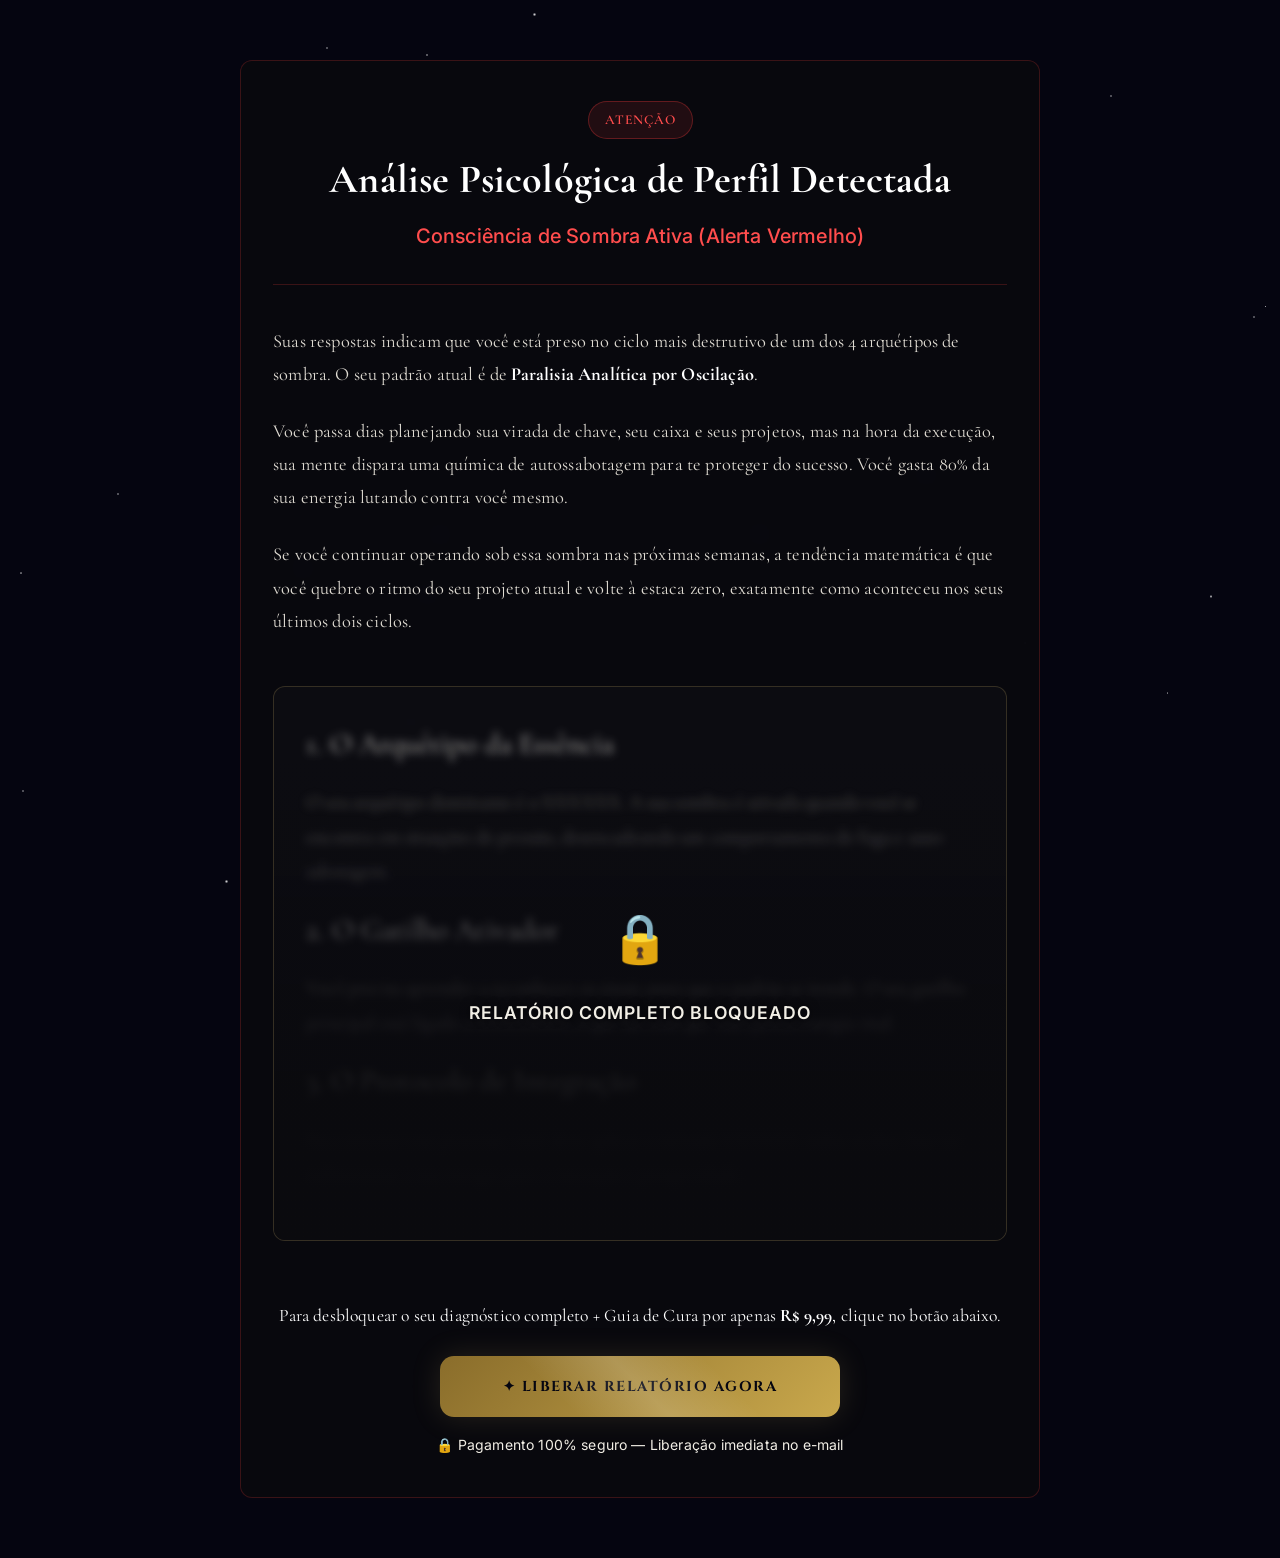
==== commit 5aa2493d: "style: fix pulse-glow text artifacts and add mobile responsiveness" ====
--- a/diagnostico.html
+++ b/diagnostico.html
@@ -153,7 +153,7 @@
     .report-mock-lock-icon {
       font-size: 3rem;
       margin-bottom: 16px;
-      animation: pulse-glow 2s infinite;
+      animation: pulse-text-glow 2s infinite;
     }
 
     .report-mock-lock-text {
@@ -177,6 +177,56 @@
       margin: 0 auto 16px auto;
       box-shadow: 0 0 30px rgba(212, 185, 106, 0.15);
       animation: pulse-glow 2s infinite;
+    }
+
+    /* Mobile adjustments */
+    @media (max-width: 600px) {
+      .resultado-container {
+        margin: 20px 10px;
+        padding: 30px 20px;
+      }
+      
+      .alert-header h1 {
+        font-size: 1.5rem;
+      }
+      
+      .status {
+        font-size: 1.1rem;
+      }
+      
+      .report-body {
+        font-size: 1.05rem;
+        margin-bottom: 30px;
+      }
+      
+      .report-mock {
+        padding: 24px 16px;
+      }
+      
+      .report-mock-title {
+        font-size: 1.4rem;
+      }
+      
+      .report-mock-text {
+        font-size: 1.05rem;
+      }
+      
+      .report-mock-lock-icon {
+        font-size: 2.5rem;
+      }
+      
+      .report-mock-lock-text {
+        font-size: 0.95rem;
+      }
+      
+      .btn-unlock-custom {
+        padding: 16px 20px;
+        font-size: 0.85rem;
+      }
+      
+      .cta-container p {
+        font-size: 1rem !important;
+      }
     }
 
     .cta-texto {
--- a/index.css
+++ b/index.css
@@ -537,6 +537,15 @@
   50% { 
     box-shadow: 0 0 25px var(--gold-glow); 
     border-color: var(--gold-primary);
+  }
+}
+
+@keyframes pulse-text-glow {
+  0%, 100% { 
+    text-shadow: 0 0 10px transparent; 
+  }
+  50% { 
+    text-shadow: 0 0 20px var(--gold-glow); 
   }
 }
 
@@ -1452,7 +1461,7 @@
   transform: translate(-50%, -50%);
   color: var(--color-gold);
   font-size: 20px;
-  animation: pulse-glow 2s infinite;
+  animation: pulse-text-glow 2s infinite;
 }
 
 @keyframes spin {
@@ -1465,7 +1474,7 @@
   color: var(--color-gold);
   margin-bottom: 20px;
   min-height: 40px;
-  animation: pulse-glow 2s infinite;
+  animation: pulse-text-glow 2s infinite;
 }
 
 .loading-progress {
